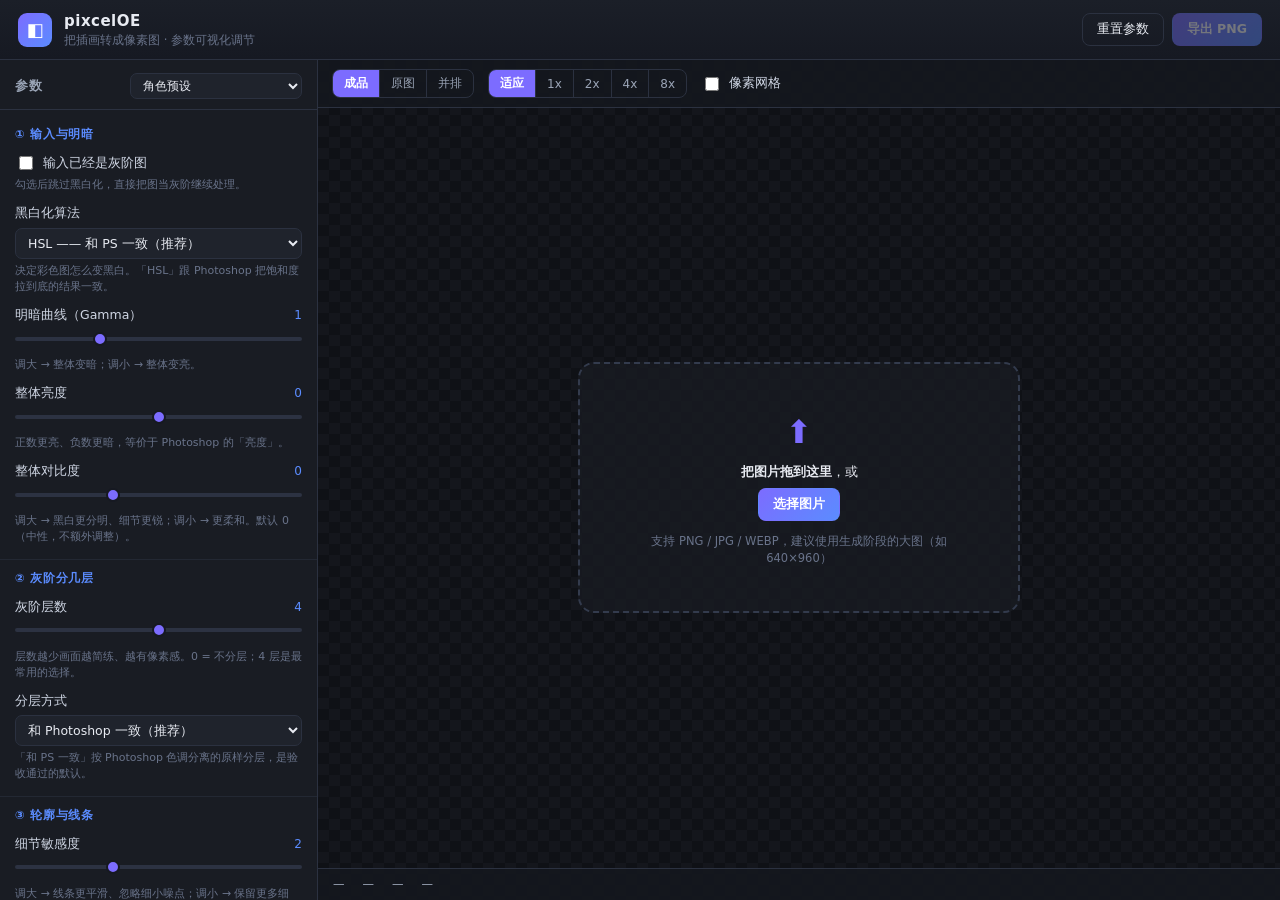
==== web/index.html @ e5ff8a12 "feat: pixcelOE 像素化工具 v1.0 - 两栏可视化界面：左侧参数面板（5 组通俗化参数）、中间预览区 - 算法核心为产线脚本逐行移植，与 posterize.py/pixelize_o" ====
<!DOCTYPE html>
<html lang="zh-CN">
<head>
<meta charset="utf-8">
<meta name="viewport" content="width=device-width, initial-scale=1">
<title>pixcelOE · 图片转像素图</title>
<link rel="stylesheet" href="/web/style.css">
</head>
<body>

<header class="topbar">
  <div class="brand">
    <span class="logo">◧</span>
    <div>
      <h1>pixcelOE</h1>
      <p>把插画转成像素图 · 参数可视化调节</p>
    </div>
  </div>
  <div class="topbar-actions">
    <button id="btn-reset" class="btn ghost" title="恢复默认参数">重置参数</button>
    <button id="btn-export" class="btn primary" disabled>导出 PNG</button>
  </div>
</header>

<main class="layout">

  <!-- ============ 左：参数面板 ============ -->
  <aside class="panel params">
    <div class="panel-head">
      <h2>参数</h2>
      <select id="preset" class="mini-select" title="载入预设">
        <option value="character">角色预设</option>
        <option value="scene">场景预设</option>
        <option value="custom">自定义</option>
      </select>
    </div>
    <div id="controls" class="controls"></div>
  </aside>

  <!-- ============ 中：预览 ============ -->
  <section class="stage">
    <div class="stage-toolbar">
      <div class="seg" id="view-mode">
        <button data-v="result" class="on">成品</button>
        <button data-v="original">原图</button>
        <button data-v="split">并排</button>
      </div>
      <div class="seg" id="zoom">
        <button data-z="fit" class="on">适应</button>
        <button data-z="1">1x</button>
        <button data-z="2">2x</button>
        <button data-z="4">4x</button>
        <button data-z="8">8x</button>
      </div>
      <label class="chk"><input type="checkbox" id="chk-grid"> 像素网格</label>
    </div>

    <div class="canvas-wrap" id="canvas-wrap">
      <div id="drop-hint" class="drop-hint">
        <div class="drop-icon">⬆</div>
        <p><b>把图片拖到这里</b>，或</p>
        <button class="btn primary" id="btn-pick">选择图片</button>
        <p class="hint-sub">支持 PNG / JPG / WEBP，建议使用生成阶段的大图（如 640×960）</p>
        <input type="file" id="file" accept="image/*" hidden>
      </div>

      <div id="views" class="views hidden">
        <div class="view" id="view-original"><img id="img-original" alt="原图"></div>
        <div class="view" id="view-result"><img id="img-result" alt="成品"></div>
      </div>

      <div id="busy" class="busy hidden"><div class="spinner"></div><span>转换中…</span></div>
    </div>

    <div class="stage-status">
      <span id="st-size">—</span>
      <span id="st-time">—</span>
      <span id="st-cache">—</span>
      <span id="st-check">—</span>
      <span id="st-warn" class="warn"></span>
    </div>
  </section>

</main>

<script src="/web/app.js"></script>
</body>
</html>
---- web/style.css ----
/* pixcelOE —— 深色专业工具面板 */
:root{
  --bg:#12141a; --panel:#191c23; --panel2:#1f232c; --line:#2b3140;
  --fg:#e8ebf2; --fg2:#9aa4b6; --fg3:#69738a;
  --accent:#7c6cff; --accent2:#5b8cff; --ok:#3ecf8e; --bad:#ff5f6d; --warn:#ffb545;
  --radius:10px;
}
*{box-sizing:border-box}
html,body{height:100%}
body{
  margin:0; background:var(--bg); color:var(--fg);
  font:13px/1.5 "Segoe UI","Microsoft YaHei UI","Microsoft YaHei",system-ui,sans-serif;
  overflow:hidden;
}
h1,h2{margin:0; font-weight:600}
code{background:#0e1015; padding:1px 5px; border-radius:4px; color:#b9c2d6; font-size:12px}
.hidden{display:none !important}
.warn{color:var(--warn)}

/* ---------- 顶栏 ---------- */
.topbar{
  height:60px; display:flex; align-items:center; justify-content:space-between;
  padding:0 18px; background:linear-gradient(180deg,#1b1f28,#161922);
  border-bottom:1px solid var(--line);
}
.brand{display:flex; align-items:center; gap:12px}
.logo{
  width:34px; height:34px; display:grid; place-items:center; border-radius:9px;
  background:linear-gradient(135deg,var(--accent),var(--accent2)); color:#fff; font-size:18px;
}
.brand h1{font-size:15px; letter-spacing:.5px}
.brand p{margin:0; font-size:11.5px; color:var(--fg3)}
.topbar-actions{display:flex; gap:8px}

/* ---------- 按钮 ---------- */
.btn{
  border:1px solid var(--line); background:var(--panel2); color:var(--fg);
  padding:7px 14px; border-radius:8px; cursor:pointer; font-size:12.5px; font-family:inherit;
  transition:.15s;
}
.btn:hover{background:#262c38; border-color:#3a4256}
.btn.primary{background:linear-gradient(135deg,var(--accent),var(--accent2)); border-color:transparent; color:#fff; font-weight:600}
.btn.primary:hover{filter:brightness(1.1)}
.btn.ghost{background:transparent}
.btn:disabled{opacity:.4; cursor:not-allowed}
.mini-select{
  background:var(--panel2); color:var(--fg); border:1px solid var(--line);
  border-radius:7px; padding:4px 8px; font-size:12px; font-family:inherit;
  flex-shrink:0; max-width:172px; text-overflow:ellipsis;
}

/* ---------- 布局 ---------- */
.layout{
  display:grid; grid-template-columns:318px minmax(0,1fr);
  grid-template-rows:minmax(0, 1fr);
  height:calc(100vh - 60px);
}
.panel{background:var(--panel); border-right:1px solid var(--line); overflow-y:auto; padding-bottom:16px}
.panel.report{border-right:none; border-left:1px solid var(--line)}
.panel-head{
  display:flex; align-items:center; justify-content:space-between; gap:8px;
  padding:13px 15px 10px; position:sticky; top:0; background:var(--panel); z-index:3;
  border-bottom:1px solid var(--line);
}
.panel-head.sub{margin-top:6px}
.panel-head h2{font-size:12.5px; text-transform:uppercase; letter-spacing:.8px; color:var(--fg2); white-space:nowrap; flex-shrink:0}

/* ---------- 参数控件 ---------- */
.controls{padding:6px 0}
.group{border-bottom:1px solid #232833; padding:10px 15px 14px}
.group:last-child{border-bottom:none}
.group h3{
  margin:0 0 10px; font-size:11.5px; font-weight:600; letter-spacing:.7px;
  text-transform:uppercase; color:var(--accent2);
}
.field{margin-bottom:11px}
.field:last-child{margin-bottom:0}
.field-top{display:flex; justify-content:space-between; align-items:baseline; gap:8px; margin-bottom:5px}
.field label{font-size:12.5px; color:#cfd6e4}
.field .val{font-size:12px; color:var(--accent2); font-variant-numeric:tabular-nums}
.field .help{font-size:11px; color:var(--fg3); margin-top:4px; line-height:1.45}
input[type=range]{width:100%; -webkit-appearance:none; background:transparent; height:18px; margin:0}
input[type=range]::-webkit-slider-runnable-track{height:4px; background:#2c3242; border-radius:2px}
input[type=range]::-webkit-slider-thumb{
  -webkit-appearance:none; width:14px; height:14px; margin-top:-5px; border-radius:50%;
  background:var(--accent); border:2px solid #161922; cursor:pointer;
}
input[type=range]::-moz-range-track{height:4px; background:#2c3242; border-radius:2px}
input[type=range]::-moz-range-thumb{width:12px;height:12px;border-radius:50%;background:var(--accent);border:2px solid #161922;cursor:pointer}
select,input[type=text]{
  width:100%; background:var(--panel2); color:var(--fg); border:1px solid var(--line);
  border-radius:7px; padding:6px 8px; font-size:12.5px; font-family:inherit;
}
select:focus,input[type=text]:focus{outline:none; border-color:var(--accent)}
.chk{display:flex; align-items:center; gap:7px; font-size:12.5px; color:#cfd6e4; cursor:pointer; user-select:none}
.chk input{accent-color:var(--accent); width:14px; height:14px}

/* ---------- 中间舞台 ---------- */
.stage{display:flex; flex-direction:column; min-width:0; min-height:0; overflow:hidden; background:
  linear-gradient(45deg,#0f1116 25%,transparent 25%,transparent 75%,#0f1116 75%),
  linear-gradient(45deg,#0f1116 25%,#14161c 25%,#14161c 75%,#0f1116 75%);
  background-size:22px 22px; background-position:0 0,11px 11px;
}
.stage-toolbar{
  display:flex; align-items:center; gap:14px; padding:9px 14px;
  background:rgba(20,23,30,.92); border-bottom:1px solid var(--line); flex-wrap:wrap;
}
.seg{display:flex; border:1px solid var(--line); border-radius:8px; overflow:hidden}
.seg button{
  border:none; background:transparent; color:var(--fg2); padding:5px 11px;
  cursor:pointer; font-size:12px; font-family:inherit; border-right:1px solid var(--line);
}
.seg button:last-child{border-right:none}
.seg button:hover{background:#232936; color:var(--fg)}
.seg button.on{background:var(--accent); color:#fff; font-weight:600}

.canvas-wrap{flex:1; position:relative; overflow:auto; display:grid; place-items:center; padding:22px; min-height:0}
.drop-hint{
  text-align:center; border:2px dashed #333b4d; border-radius:16px; padding:44px 54px;
  background:rgba(25,28,35,.72); transition:.2s;
}
.drop-hint.over{border-color:var(--accent); background:rgba(124,108,255,.12)}
.drop-icon{font-size:32px; color:var(--accent); margin-bottom:6px}
.drop-hint p{margin:6px 0}
.hint-sub{font-size:11.5px; color:var(--fg3); max-width:330px; margin:12px auto 0 !important}

.views{position:relative; display:flex; align-items:center; justify-content:center; gap:14px}
.view{position:relative; line-height:0}
.view img{display:block; image-rendering:pixelated; image-rendering:crisp-edges;
  border-radius:3px; box-shadow:0 8px 26px rgba(0,0,0,.55)}
.view .tag{
  position:absolute; top:6px; left:6px; font-size:10.5px; padding:2px 7px; border-radius:5px;
  background:rgba(10,12,16,.82); color:var(--fg2); line-height:1.6;
}
.views.result #view-original{display:none}
.views.original #view-result{display:none}
.views.original #view-original .tag,
.views.split #view-original .tag{display:block}
.grid-overlay{position:absolute; inset:0; pointer-events:none; z-index:3}

.busy{
  position:absolute; inset:0; display:flex; align-items:center; justify-content:center; gap:12px;
  background:rgba(12,14,19,.62); backdrop-filter:blur(2px); z-index:6; color:var(--fg2);
}
.spinner{
  width:22px; height:22px; border:2.5px solid #333b4d; border-top-color:var(--accent);
  border-radius:50%; animation:spin .8s linear infinite;
}
@keyframes spin{to{transform:rotate(360deg)}}

.stage-status{
  display:flex; gap:18px; padding:7px 15px; font-size:11.5px; color:var(--fg2);
  background:rgba(20,23,30,.92); border-top:1px solid var(--line); font-variant-numeric:tabular-nums;
}
.stage-status .ok{color:var(--ok); font-weight:600}
.stage-status .bad{color:var(--bad); font-weight:600}

#toast{
  position:fixed; top:70px; left:50%; transform:translateX(-50%); z-index:99;
  background:#2a1a1e; border:1px solid #5c2b33; color:#ffc4ca; padding:9px 16px;
  border-radius:9px; font-size:12.5px; max-width:70vw; box-shadow:0 8px 24px rgba(0,0,0,.5);
}
#toast.ok{background:#16281f; border-color:#27543c; color:#b6f0d2}
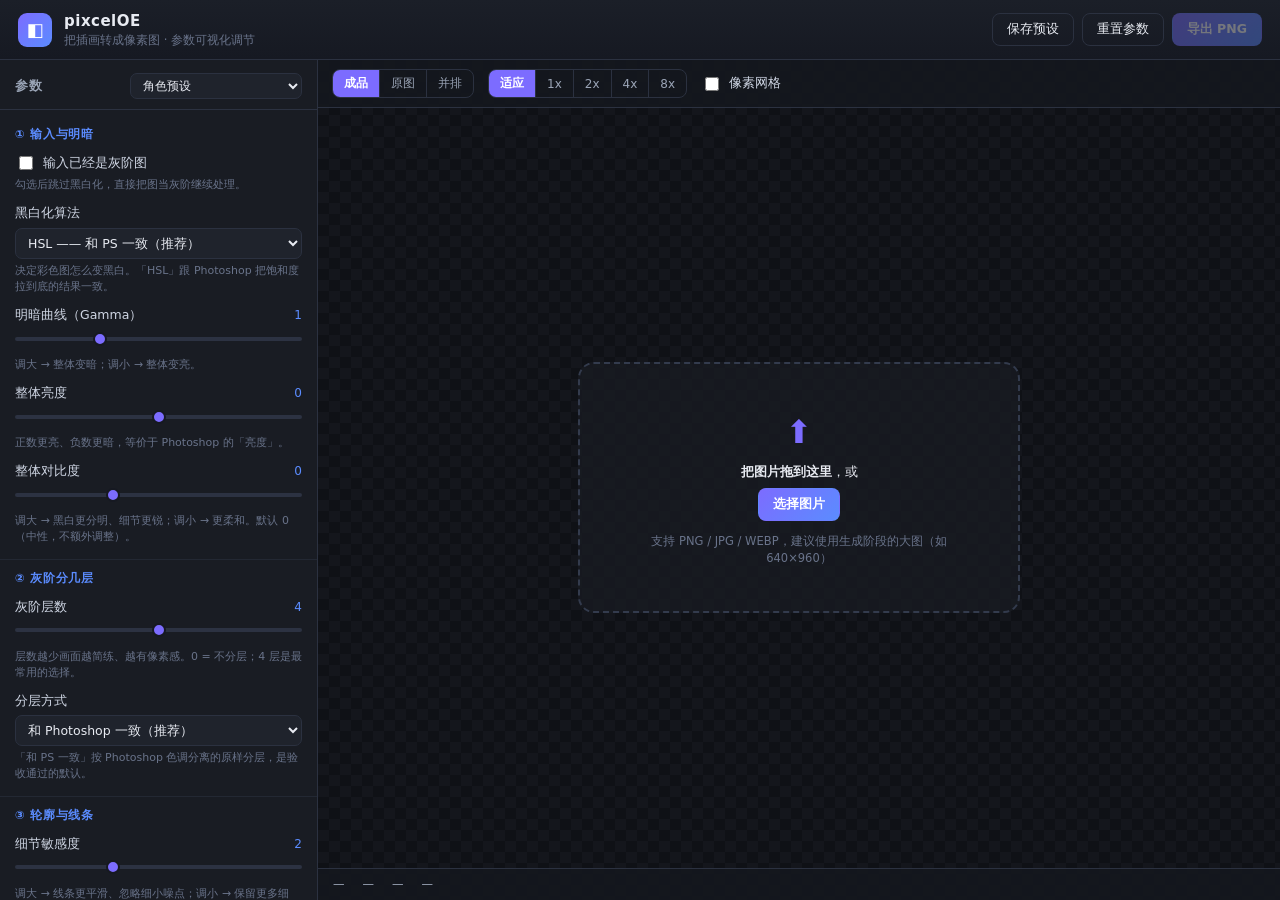
==== commit 2bad9da6: "feat: 预设保存/加载 + 导出缩放倍数 + 预览交互完善 - 预览交互（本轮修复用户反馈的 5 个问题）：   * 切换视图自动回「适应」；适应改为浮点精确适配   * 并排时原图与成品等高、整" ====
--- a/web/index.html
+++ b/web/index.html
@@ -17,6 +17,7 @@
     </div>
   </div>
   <div class="topbar-actions">
+    <button id="btn-save-preset" class="btn ghost" title="把当前参数存为预设">保存预设</button>
     <button id="btn-reset" class="btn ghost" title="恢复默认参数">重置参数</button>
     <button id="btn-export" class="btn primary" disabled>导出 PNG</button>
   </div>
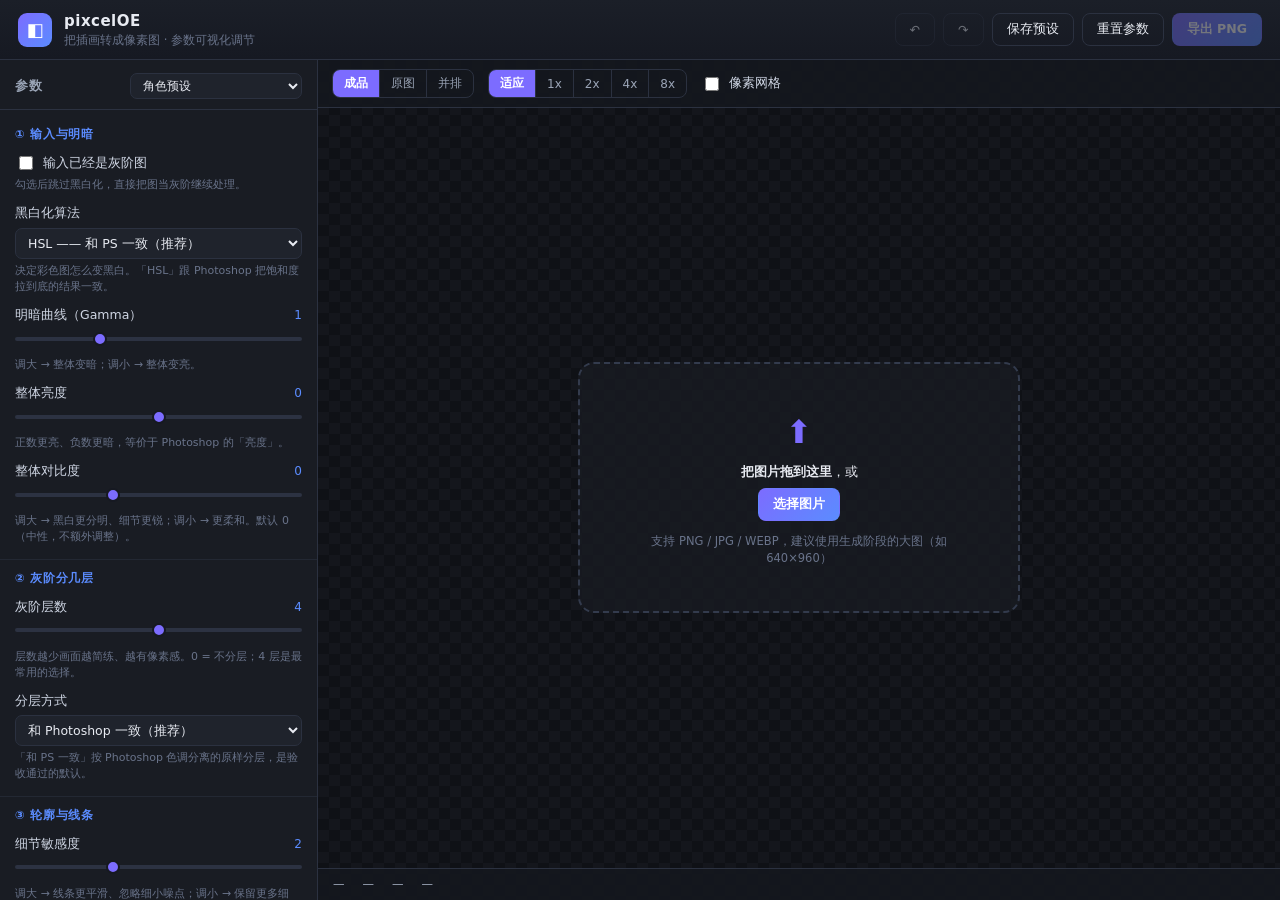
==== commit 26741dc1: "feat: 操作历史（撤销/重做参数） - state 加 history/hIndex，pushHistory（JSON 去重、50 步上限） - setParam / applyPreset 自动" ====
--- a/web/index.html
+++ b/web/index.html
@@ -17,6 +17,8 @@
     </div>
   </div>
   <div class="topbar-actions">
+    <button id="btn-undo" class="btn ghost" title="撤销（Ctrl+Z）" disabled>↶</button>
+    <button id="btn-redo" class="btn ghost" title="重做（Ctrl+Shift+Z / Ctrl+Y）" disabled>↷</button>
     <button id="btn-save-preset" class="btn ghost" title="把当前参数存为预设">保存预设</button>
     <button id="btn-reset" class="btn ghost" title="恢复默认参数">重置参数</button>
     <button id="btn-export" class="btn primary" disabled>导出 PNG</button>
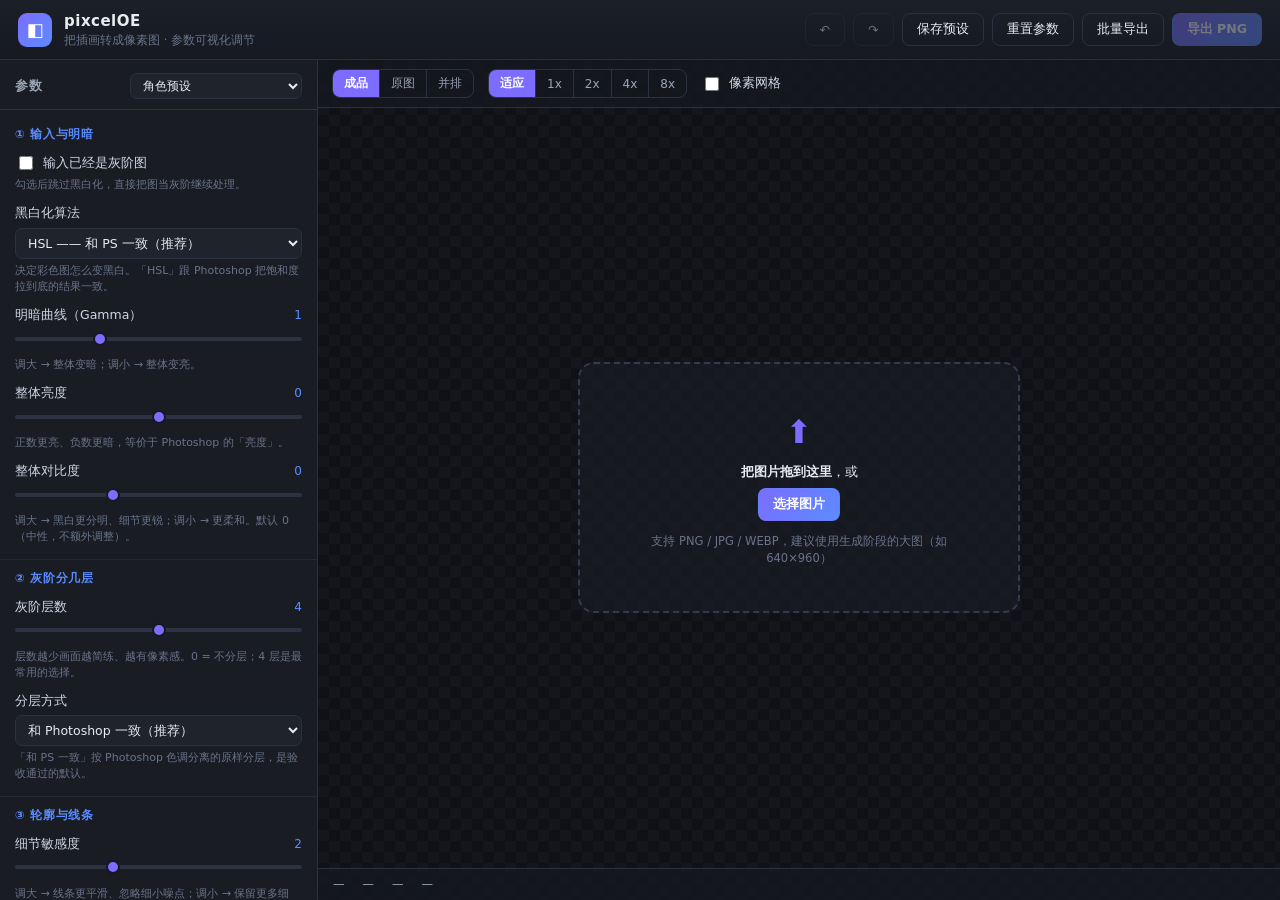
==== commit 116a9d31: "feat: 批量导出（多图同参数批量转换） - 文件选择/拖拽支持多选，state.files 记录全部文件，第一张作为预览 - 顶部「批量导出」按钮：循环 上传→导出，前缀名+序号，可选放大倍数，逐" ====
--- a/web/index.html
+++ b/web/index.html
@@ -21,6 +21,7 @@
     <button id="btn-redo" class="btn ghost" title="重做（Ctrl+Shift+Z / Ctrl+Y）" disabled>↷</button>
     <button id="btn-save-preset" class="btn ghost" title="把当前参数存为预设">保存预设</button>
     <button id="btn-reset" class="btn ghost" title="恢复默认参数">重置参数</button>
+    <button id="btn-batch" class="btn ghost" title="用当前参数批量转换多张图">批量导出</button>
     <button id="btn-export" class="btn primary" disabled>导出 PNG</button>
   </div>
 </header>
@@ -64,7 +65,7 @@
         <p><b>把图片拖到这里</b>，或</p>
         <button class="btn primary" id="btn-pick">选择图片</button>
         <p class="hint-sub">支持 PNG / JPG / WEBP，建议使用生成阶段的大图（如 640×960）</p>
-        <input type="file" id="file" accept="image/*" hidden>
+        <input type="file" id="file" accept="image/*" multiple hidden>
       </div>
 
       <div id="views" class="views hidden">
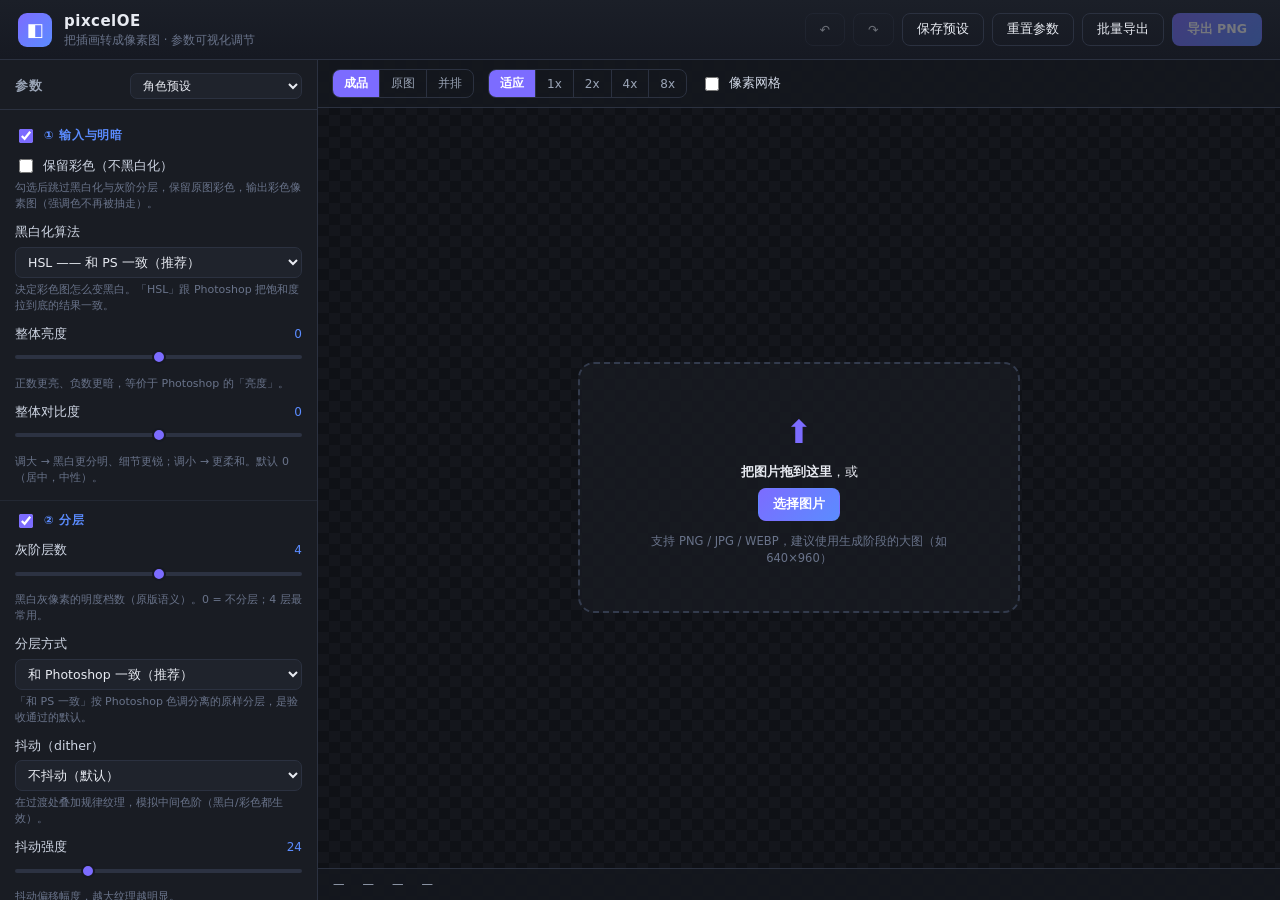
==== commit 3516a00e: "抽色功能完成，bug修复若干，移植到html成功" ====
--- a/web/index.html
+++ b/web/index.html
@@ -87,6 +87,7 @@
 
 </main>
 
+<script src="/web/selective-controls.js"></script>
 <script src="/web/app.js"></script>
 </body>
 </html>
--- a/web/style.css
+++ b/web/style.css
@@ -69,10 +69,10 @@
 .controls{padding:6px 0}
 .group{border-bottom:1px solid #232833; padding:10px 15px 14px}
 .group:last-child{border-bottom:none}
-.group h3{
-  margin:0 0 10px; font-size:11.5px; font-weight:600; letter-spacing:.7px;
-  text-transform:uppercase; color:var(--accent2);
-}
+.step-toggle{display:flex; align-items:center; gap:8px; margin:0 0 10px; cursor:pointer; user-select:none}
+.step-toggle input{accent-color:var(--accent); width:14px; height:14px; flex:0 0 auto}
+.step-toggle span{font-size:11.5px; font-weight:600; letter-spacing:.7px; text-transform:uppercase; color:var(--accent2)}
+.group.off .field{opacity:.35; pointer-events:none}
 .field{margin-bottom:11px}
 .field:last-child{margin-bottom:0}
 .field-top{display:flex; justify-content:space-between; align-items:baseline; gap:8px; margin-bottom:5px}
@@ -129,6 +129,7 @@
 .view img{display:block; image-rendering:pixelated; image-rendering:crisp-edges;
   border-radius:3px; box-shadow:0 8px 26px rgba(0,0,0,.55)}
 .view .tag{
+  pointer-events:none;
   position:absolute; top:6px; left:6px; font-size:10.5px; padding:2px 7px; border-radius:5px;
   background:rgba(10,12,16,.82); color:var(--fg2); line-height:1.6;
 }
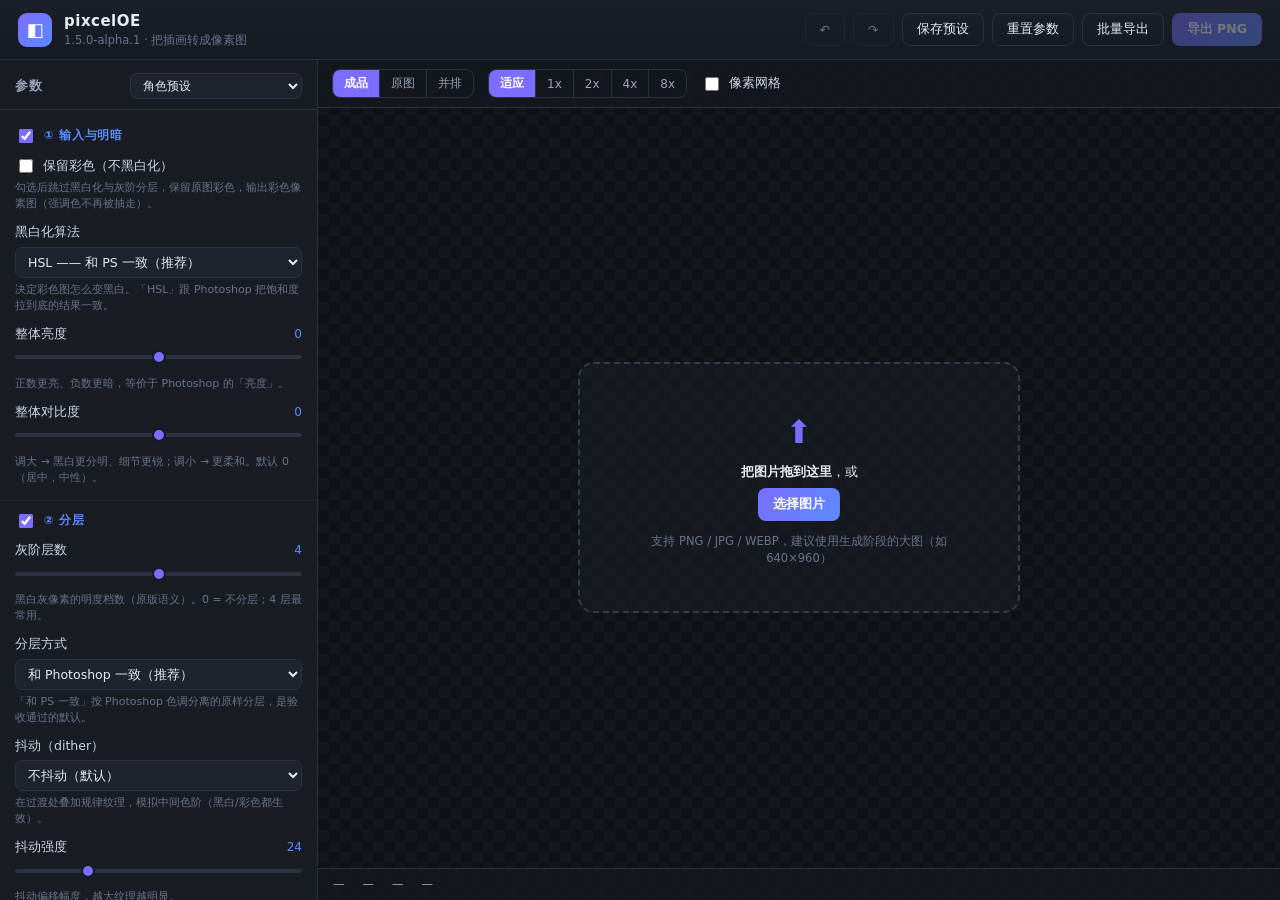
==== commit 3ed0c777: "docs: prepare GitHub README and name 1.5.0-alpha.1 release" ====
--- a/web/index.html
+++ b/web/index.html
@@ -3,7 +3,7 @@
 <head>
 <meta charset="utf-8">
 <meta name="viewport" content="width=device-width, initial-scale=1">
-<title>pixcelOE · 图片转像素图</title>
+<title>pixcelOE 1.5.0-alpha.1 · 图片转像素图</title>
 <link rel="stylesheet" href="/web/style.css">
 </head>
 <body>
@@ -13,7 +13,7 @@
     <span class="logo">◧</span>
     <div>
       <h1>pixcelOE</h1>
-      <p>把插画转成像素图 · 参数可视化调节</p>
+      <p>1.5.0-alpha.1 · 把插画转成像素图</p>
     </div>
   </div>
   <div class="topbar-actions">
